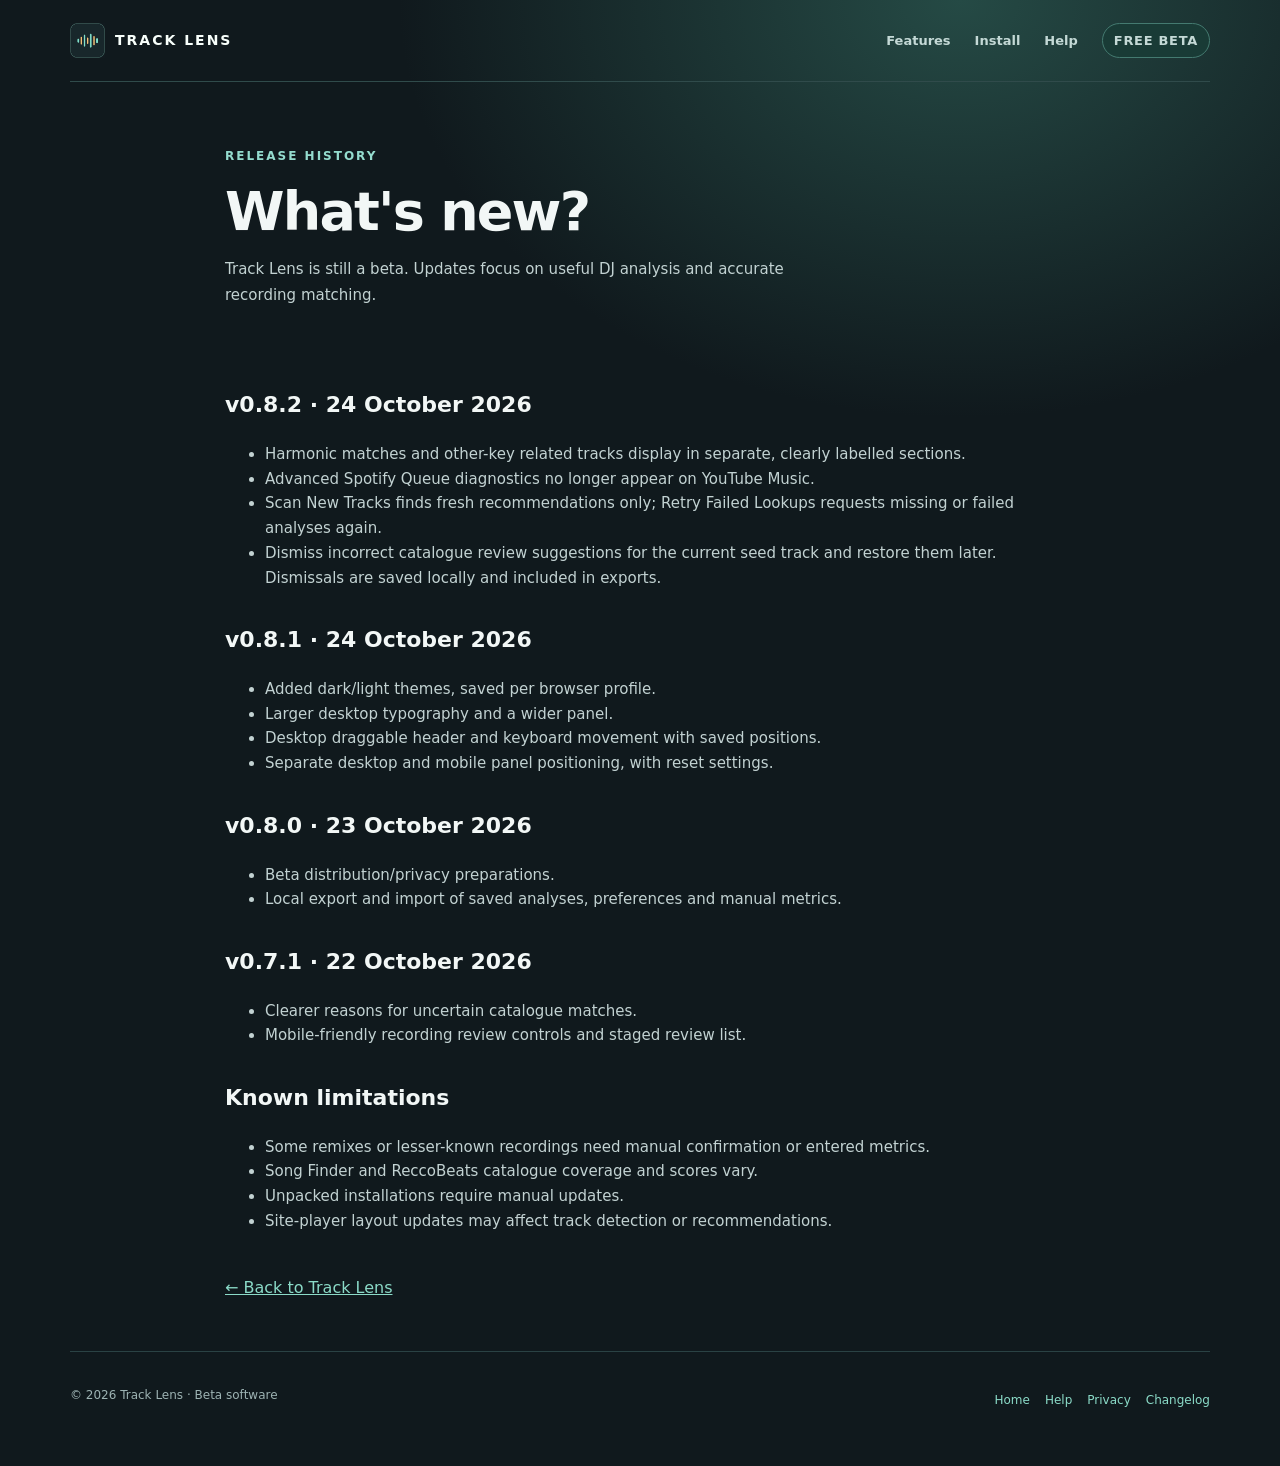
==== changelog.html @ 85919ac2 "Initial commit: Track Lens v0.8.2 beta launch Initial release of the Track Lens GitHub Pages website" ====
<!doctype html><html lang="en"><head><meta charset="utf-8"><meta name="viewport" content="width=device-width,initial-scale=1"><meta name="theme-color" content="#10191d"><link rel="icon" href="./assets/track-lens-icon.png"><link rel="stylesheet" href="./style.css"><title>Release notes — Track Lens</title></head><body><header class="container nav"><a class="brand" href="./"><img src="./assets/track-lens-icon.png" alt=""><span>TRACK LENS</span></a><nav class="navlinks" aria-label="Main navigation"><a href="./index.html#features">Features</a><a href="./index.html#install">Install</a><a href="./guide.html">Help</a><a class="pill" href="./index.html#download">FREE BETA</a></nav></header><main class="container content"><div class="subhero"><span class="eyebrow">RELEASE HISTORY</span><h1>What's new?</h1><p class="lead">Track Lens is still a beta. Updates focus on useful DJ analysis and accurate recording matching.</p></div><h2>v0.8.2 · 24 October 2026</h2><ul><li>Harmonic matches and other-key related tracks display in separate, clearly labelled sections.</li><li>Advanced Spotify Queue diagnostics no longer appear on YouTube Music.</li><li>Scan New Tracks finds fresh recommendations only; Retry Failed Lookups requests missing or failed analyses again.</li><li>Dismiss incorrect catalogue review suggestions for the current seed track and restore them later. Dismissals are saved locally and included in exports.</li></ul><h2>v0.8.1 · 24 October 2026</h2><ul><li>Added dark/light themes, saved per browser profile.</li><li>Larger desktop typography and a wider panel.</li><li>Desktop draggable header and keyboard movement with saved positions.</li><li>Separate desktop and mobile panel positioning, with reset settings.</li></ul><h2>v0.8.0 · 23 October 2026</h2><ul><li>Beta distribution/privacy preparations.</li><li>Local export and import of saved analyses, preferences and manual metrics.</li></ul><h2>v0.7.1 · 22 October 2026</h2><ul><li>Clearer reasons for uncertain catalogue matches.</li><li>Mobile-friendly recording review controls and staged review list.</li></ul><h2>Known limitations</h2><ul><li>Some remixes or lesser-known recordings need manual confirmation or entered metrics.</li><li>Song Finder and ReccoBeats catalogue coverage and scores vary.</li><li>Unpacked installations require manual updates.</li><li>Site-player layout updates may affect track detection or recommendations.</li></ul><a class="footlink" href="./">← Back to Track Lens</a></main><footer class="container footer"><p>© 2026 Track Lens · Beta software</p><div><a href="./">Home</a><a href="./guide.html">Help</a><a href="./privacy.html">Privacy</a><a href="./changelog.html">Changelog</a></div></footer></body></html>
---- style.css ----
:root {color-scheme:dark;--bg:#10191d;--bg2:#17272a;--surface:#1d2b30;--surface2:#22383a;--line:#304b4b;--text:#f2f7f6;--muted:#acbec1;--mint:#8bdbc8;--gold:#fac787;}
*{box-sizing:border-box}html{scroll-behavior:smooth}body{margin:0;background:radial-gradient(780px 580px at 75% 0,#254a45 0,transparent 72%),var(--bg);color:var(--text);font:16px/1.65 'DM Sans',system-ui,-apple-system,'Segoe UI',sans-serif}a{color:var(--mint)}a:hover{color:#c6fff2}button{font:inherit;cursor:pointer}a:focus-visible,button:focus-visible{outline:2px solid var(--mint);outline-offset:4px}.container{width:min(1140px,calc(100% - 42px));margin:auto}.pill{display:inline-block;border:1px solid #447a70;background:#193b36;border-radius:50px;color:#a9eadb;font-weight:700;font-size:12px;letter-spacing:.7px;padding:6px 11px}.nav{display:flex;align-items:center;gap:20px;min-height:82px;justify-content:space-between;border-bottom:1px solid var(--line)}.brand{display:flex;align-items:center;gap:10px;color:#f8fffb;text-decoration:none;font-size:14px;font-weight:800;letter-spacing:2px}.brand img{width:35px;height:35px;image-rendering:auto}.navlinks{display:flex;align-items:center;gap:24px}.navlinks a{text-decoration:none;color:#c4d9d6;font-size:13px;font-weight:600}.navlinks a:hover{color:var(--mint)}.cta,.cta-secondary{display:inline-flex;align-items:center;gap:9px;justify-content:center;padding:13px 19px;border-radius:10px;text-decoration:none;font-size:14px;font-weight:800;white-space:nowrap}.cta{background:#8cdbc8;color:#10342f;border:1px solid #99ead7;box-shadow:0 9px 25px #75e1be15}.cta:hover{color:#093a32;background:#b2f1e0}.cta-secondary{background:#223a39;border:1px solid #5c958a;color:#d2f5e8}.cta-secondary:hover{background:#30554f;color:white}.hero{display:grid;grid-template-columns:minmax(0,1.05fr) minmax(340px,.95fr);gap:55px;align-items:center;padding:85px 0 100px}.eyebrow{font-size:12px;font-weight:800;color:#94dcce;letter-spacing:2px;text-transform:uppercase}.hero h1{font-size:clamp(39px,5.15vw,68px);line-height:1.08;letter-spacing:-2.6px;margin:14px 0 22px;max-width:630px}.hero h1 em{font-style:normal;color:var(--mint)}.lead{font-size:17px;line-height:1.72;color:#c7d7d6;max-width:610px}.buttons{display:flex;gap:12px;align-items:center;flex-wrap:wrap;margin:28px 0 18px}.fine{font-size:12px;color:#98b2b5}.fine strong{color:#d8eeec}.hero-note{display:flex;gap:8px;flex-wrap:wrap;margin-top:25px;color:#acccca;font-size:12px;font-weight:650}.hero-note span{padding:7px 10px;border-radius:7px;background:#203337;border:1px solid #355558}.showcase{position:relative;display:flex;flex-direction:column;gap:16px;align-items:center}.showcase::before{content:'';position:absolute;inset:6% -7% 10%;border:1px solid #3b6b62;border-radius:36px;transform:rotate(-7deg);background:#152b29;z-index:-1}.panel-image{width:min(100%,439px);height:auto;filter:drop-shadow(0 30px 34px #0008);border-radius:17px}.panel-controls{display:flex;align-items:center;gap:8px;border:1px solid #436b64;background:#192b2c;padding:6px;border-radius:999px}.panel-controls button{padding:8px 17px;border:0;background:none;border-radius:999px;color:#bccecf;font-size:12px;font-weight:800}.panel-controls button.active{color:#16372f;background:#a5e5d5}.sample-label{font-size:11px;color:#9bb4b5;text-align:center}.section{padding:75px 0;border-top:1px solid #2a4344}.section h2{font-size:clamp(28px,3.6vw,43px);line-height:1.17;letter-spacing:-1.4px;margin:12px 0}.section-lead{max-width:670px;color:#acc4c5;margin:0 0 26px}.features{display:grid;grid-template-columns:repeat(3,minmax(0,1fr));gap:15px;margin-top:35px}.feature{background:linear-gradient(160deg,#203539,#19272c);border:1px solid #365358;padding:27px;border-radius:15px;min-height:205px}.feature .feature-icon{width:35px;height:35px;border:1px solid #5e9085;border-radius:10px;display:grid;place-items:center;color:var(--mint);background:#26453f;font-size:18px}.feature h3{font-size:17px;margin:17px 0 7px}.feature p{font-size:13px;color:#a9bec1;line-height:1.7;margin:0}.split{display:grid;grid-template-columns:1.1fr .9fr;gap:34px;align-items:start}.steps{display:grid;gap:13px;counter-reset:step;list-style:none;padding:0;margin:25px 0}.steps li{counter-increment:step;display:grid;grid-template-columns:38px 1fr;gap:15px;align-items:start;border:1px solid #365456;background:#1a2b2e;border-radius:10px;padding:17px}.steps li:before{content:counter(step);width:35px;height:35px;background:#275248;border:1px solid #538e81;border-radius:9px;display:grid;place-items:center;font-weight:800;color:#afefe1}.steps strong{display:block;color:#e8f9f5;font-size:15px;margin-bottom:3px}.steps span{font-size:13px;color:#bacfd0}code{font:12px/1.3 ui-monospace,SFMono-Regular,Consolas,monospace;background:#283d40;border:1px solid #3d6260;color:#c3f0e5;border-radius:5px;padding:2px 5px}.aside{background:#243739;border:1px solid #4b706a;border-radius:15px;padding:26px}.aside h3{margin-top:0;font-size:19px}.aside p,.aside li{font-size:13px;color:#b4cacc}.aside ul{padding-left:19px}.aside a{font-size:13px}.notice{border-left:3px solid #eebf79;padding:12px 15px;background:#2d2d27;color:#e9d8bb;border-radius:0 9px 9px 0;font-size:13px;margin-top:18px}.columns2{display:grid;grid-template-columns:1fr 1fr;gap:20px}.info-card{background:#1b2d30;border:1px solid #355456;border-radius:12px;padding:23px}.info-card h3{margin:0 0 10px;font-size:18px}.info-card p{font-size:13px;color:#b3c9ca;margin:0}.footer{border-top:1px solid #2a4244;margin-top:50px;padding:34px 0 54px;display:flex;justify-content:space-between;gap:20px;align-items:start}.footer p{font-size:12px;color:#9db3b3;margin:0}.footer a{font-size:12px;text-decoration:none;margin-left:15px}.subhero{padding:60px 0 32px}.subhero h1{font-size:clamp(34px,5vw,54px);line-height:1.1;letter-spacing:-1.8px;margin:14px 0}.content{max-width:830px}.content h2{font-size:22px;margin-top:32px}.content p,.content li{font-size:15px;color:#c2d2d2}.content ol li{margin:9px 0}.content strong{color:#effaf7}.content .box{border:1px solid #3b5f59;padding:20px;background:#213436;border-radius:12px;margin-top:23px}.fake-link{color:#c0ded8}.footlink{display:inline-block;margin-top:25px}.tabrow{display:flex;gap:8px;margin-top:21px}.tabrow button{background:#203436;border:1px solid #4c746d;color:#b8dad3;padding:10px 18px;border-radius:8px}.tabrow button.active{background:#a5e5d5;color:#193a34;border-color:#a5e5d5}
@media(max-width:950px){.hero{grid-template-columns:1fr;gap:55px;padding:60px 0 75px}.showcase{max-width:460px;justify-self:center}.features{grid-template-columns:repeat(2,minmax(0,1fr))}.split{grid-template-columns:1fr}}@media(max-width:620px){.container{width:calc(100% - 30px)}.nav{min-height:70px}.navlinks{gap:13px}.navlinks a:nth-child(-n+2){display:none}.navlinks a{font-size:12px}.brand{font-size:12px}.brand img{width:31px;height:31px}.hero h1{letter-spacing:-1.5px}.hero{padding-top:42px}.features,.columns2{grid-template-columns:1fr}.feature{min-height:auto}.section{padding:52px 0}.showcase::before{inset:6% 0 10%}.cta,.cta-secondary{width:100%}.footer{flex-direction:column;gap:12px}.footer a{margin:0 13px 0 0}}@media(prefers-reduced-motion:reduce){html{scroll-behavior:auto}}
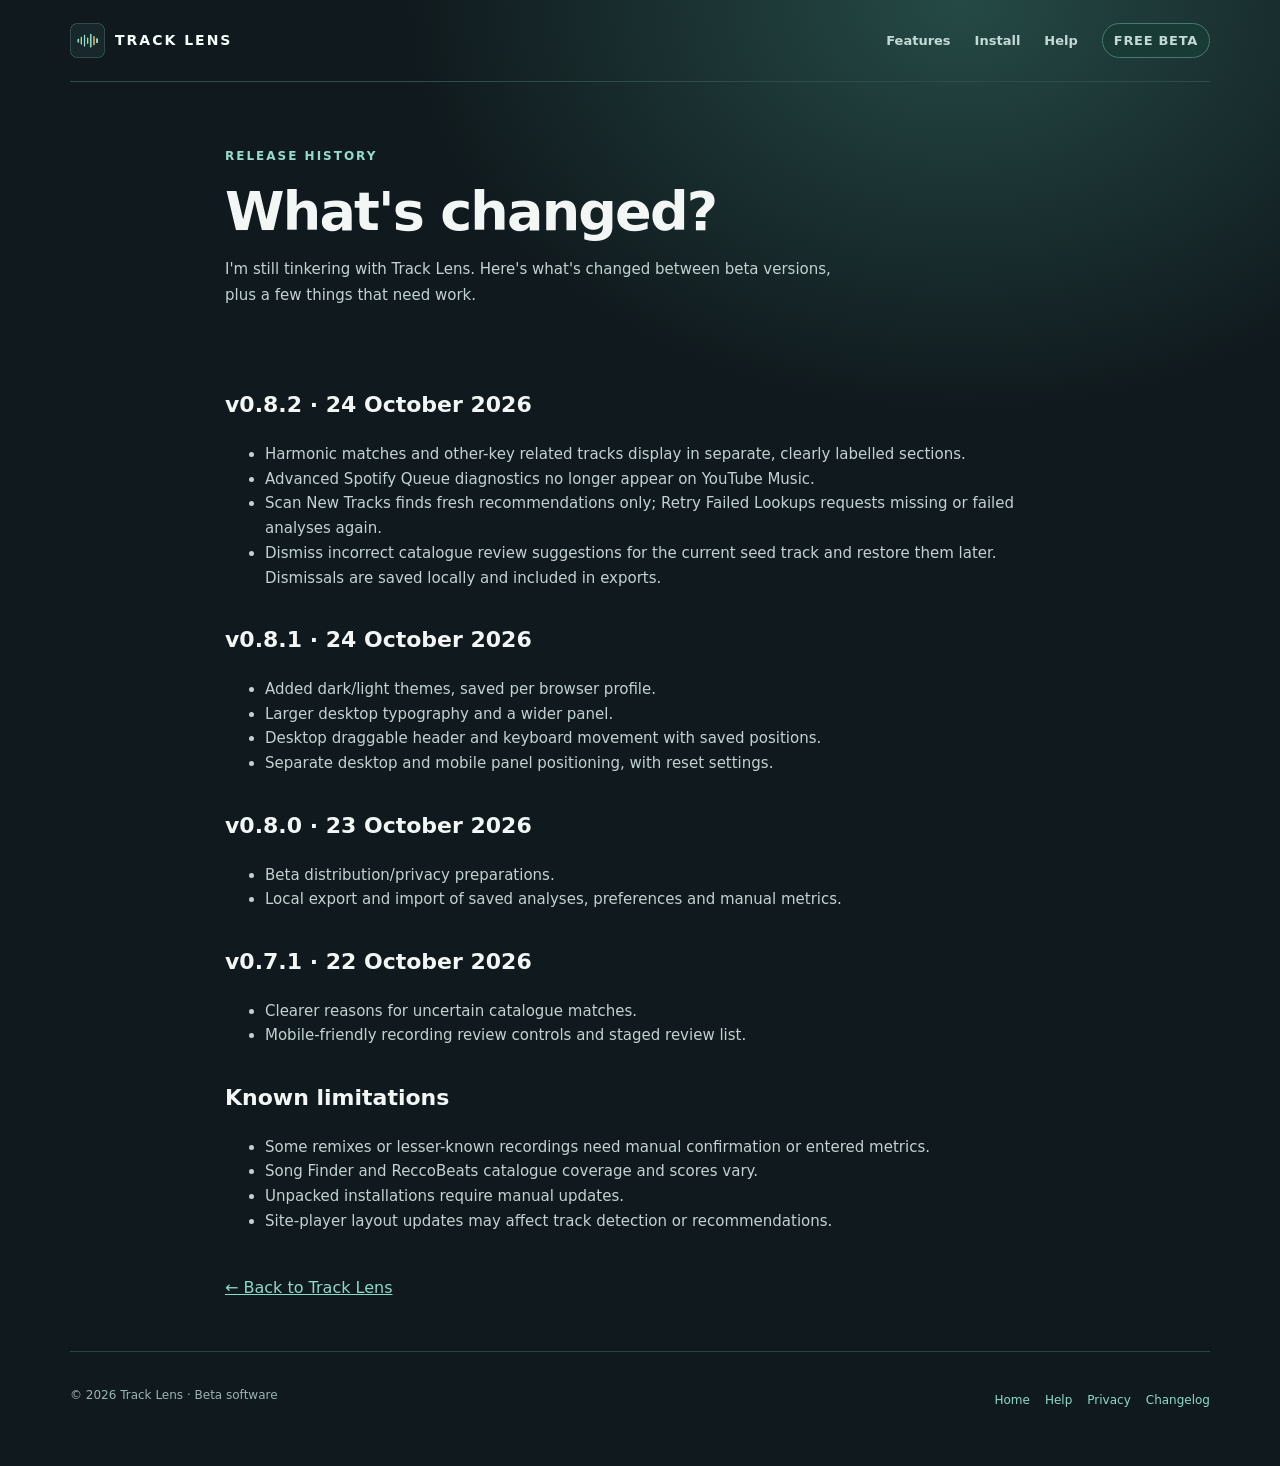
==== commit 51ab491d: "Align changelog.html copy with Track Lens beta voice" ====
--- a/changelog.html
+++ b/changelog.html
@@ -1 +1 @@
-<!doctype html><html lang="en"><head><meta charset="utf-8"><meta name="viewport" content="width=device-width,initial-scale=1"><meta name="theme-color" content="#10191d"><link rel="icon" href="./assets/track-lens-icon.png"><link rel="stylesheet" href="./style.css"><title>Release notes — Track Lens</title></head><body><header class="container nav"><a class="brand" href="./"><img src="./assets/track-lens-icon.png" alt=""><span>TRACK LENS</span></a><nav class="navlinks" aria-label="Main navigation"><a href="./index.html#features">Features</a><a href="./index.html#install">Install</a><a href="./guide.html">Help</a><a class="pill" href="./index.html#download">FREE BETA</a></nav></header><main class="container content"><div class="subhero"><span class="eyebrow">RELEASE HISTORY</span><h1>What's new?</h1><p class="lead">Track Lens is still a beta. Updates focus on useful DJ analysis and accurate recording matching.</p></div><h2>v0.8.2 · 24 October 2026</h2><ul><li>Harmonic matches and other-key related tracks display in separate, clearly labelled sections.</li><li>Advanced Spotify Queue diagnostics no longer appear on YouTube Music.</li><li>Scan New Tracks finds fresh recommendations only; Retry Failed Lookups requests missing or failed analyses again.</li><li>Dismiss incorrect catalogue review suggestions for the current seed track and restore them later. Dismissals are saved locally and included in exports.</li></ul><h2>v0.8.1 · 24 October 2026</h2><ul><li>Added dark/light themes, saved per browser profile.</li><li>Larger desktop typography and a wider panel.</li><li>Desktop draggable header and keyboard movement with saved positions.</li><li>Separate desktop and mobile panel positioning, with reset settings.</li></ul><h2>v0.8.0 · 23 October 2026</h2><ul><li>Beta distribution/privacy preparations.</li><li>Local export and import of saved analyses, preferences and manual metrics.</li></ul><h2>v0.7.1 · 22 October 2026</h2><ul><li>Clearer reasons for uncertain catalogue matches.</li><li>Mobile-friendly recording review controls and staged review list.</li></ul><h2>Known limitations</h2><ul><li>Some remixes or lesser-known recordings need manual confirmation or entered metrics.</li><li>Song Finder and ReccoBeats catalogue coverage and scores vary.</li><li>Unpacked installations require manual updates.</li><li>Site-player layout updates may affect track detection or recommendations.</li></ul><a class="footlink" href="./">← Back to Track Lens</a></main><footer class="container footer"><p>© 2026 Track Lens · Beta software</p><div><a href="./">Home</a><a href="./guide.html">Help</a><a href="./privacy.html">Privacy</a><a href="./changelog.html">Changelog</a></div></footer></body></html>+<!doctype html><html lang="en"><head><meta charset="utf-8"><meta name="viewport" content="width=device-width,initial-scale=1"><meta name="theme-color" content="#10191d"><link rel="icon" href="./assets/track-lens-icon.png"><link rel="stylesheet" href="./style.css"><title>Release notes — Track Lens</title></head><body><header class="container nav"><a class="brand" href="./"><img src="./assets/track-lens-icon.png" alt=""><span>TRACK LENS</span></a><nav class="navlinks" aria-label="Main navigation"><a href="./index.html#features">Features</a><a href="./index.html#install">Install</a><a href="./guide.html">Help</a><a class="pill" href="./index.html#download">FREE BETA</a></nav></header><main class="container content"><div class="subhero"><span class="eyebrow">RELEASE HISTORY</span><h1>What's changed?</h1><p class="lead">I'm still tinkering with Track Lens. Here's what's changed between beta versions, plus a few things that need work.</p></div><h2>v0.8.2 · 24 October 2026</h2><ul><li>Harmonic matches and other-key related tracks display in separate, clearly labelled sections.</li><li>Advanced Spotify Queue diagnostics no longer appear on YouTube Music.</li><li>Scan New Tracks finds fresh recommendations only; Retry Failed Lookups requests missing or failed analyses again.</li><li>Dismiss incorrect catalogue review suggestions for the current seed track and restore them later. Dismissals are saved locally and included in exports.</li></ul><h2>v0.8.1 · 24 October 2026</h2><ul><li>Added dark/light themes, saved per browser profile.</li><li>Larger desktop typography and a wider panel.</li><li>Desktop draggable header and keyboard movement with saved positions.</li><li>Separate desktop and mobile panel positioning, with reset settings.</li></ul><h2>v0.8.0 · 23 October 2026</h2><ul><li>Beta distribution/privacy preparations.</li><li>Local export and import of saved analyses, preferences and manual metrics.</li></ul><h2>v0.7.1 · 22 October 2026</h2><ul><li>Clearer reasons for uncertain catalogue matches.</li><li>Mobile-friendly recording review controls and staged review list.</li></ul><h2>Known limitations</h2><ul><li>Some remixes or lesser-known recordings need manual confirmation or entered metrics.</li><li>Song Finder and ReccoBeats catalogue coverage and scores vary.</li><li>Unpacked installations require manual updates.</li><li>Site-player layout updates may affect track detection or recommendations.</li></ul><a class="footlink" href="./">← Back to Track Lens</a></main><footer class="container footer"><p>© 2026 Track Lens · Beta software</p><div><a href="./">Home</a><a href="./guide.html">Help</a><a href="./privacy.html">Privacy</a><a href="./changelog.html">Changelog</a></div></footer></body></html>
